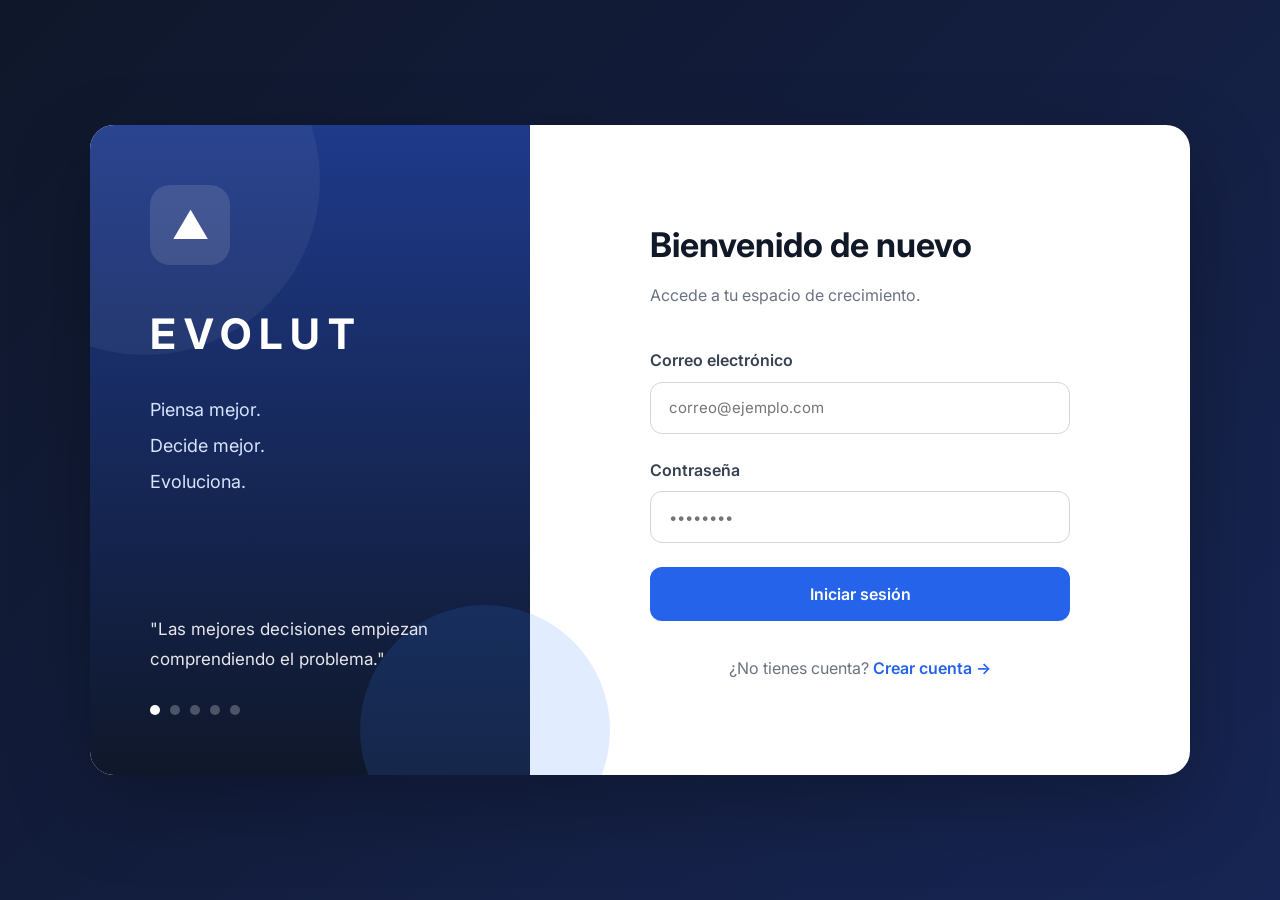
==== frontend/pages/login.html @ 34741751 "Versión 1.0 lista para despliegue" ====
<!DOCTYPE html>
<html lang="es">

<head>

    <meta charset="UTF-8">

    <meta name="viewport" content="width=device-width, initial-scale=1.0">

    <title>Login | Evolut</title>

    <link rel="stylesheet" href="../css/global.css">
    <link rel="stylesheet" href="../css/components.css">
    <link rel="stylesheet" href="../css/login.css">

</head>

<body>

    <main class="login-page">

        <section class="login-card">

            <!-- PANEL IZQUIERDO -->

            <div class="login-left">

                <div class="brand">

                    <div class="logo">

                        ▲

                    </div>

                    <h1>EVOLUT</h1>

                    <p class="tagline">

                        Piensa mejor.<br>
                        Decide mejor.<br>
                        Evoluciona.

                    </p>

                </div>

                <div class="reflection">

                    <p>

                        "Las mejores decisiones empiezan comprendiendo el problema."

                    </p>

                    <div class="dots">

                        <span class="active"></span>
                        <span></span>
                        <span></span>
                        <span></span>
                        <span></span>

                    </div>

                </div>

            </div>

            <!-- PANEL DERECHO -->

            <div class="login-right">

                <div class="form-container">

                    <h2>

                        Bienvenido de nuevo

                    </h2>

                    <p class="subtitle">

                        Accede a tu espacio de crecimiento.

                    </p>

                    <form id="loginForm">

                        <label>

                            Correo electrónico

                        </label>

                        <input
                            id="correo"
                            type="email"
                            placeholder="correo@ejemplo.com"
                            required>

                        <label>

                            Contraseña

                        </label>

                        <input
                            id="contrasena"
                            type="password"
                            placeholder="••••••••"
                            required>

                        <button
                            type="submit">

                            Iniciar sesión

                        </button>

                    </form>

                    <p class="register">

                        ¿No tienes cuenta?

                        <a href="register.html">

                            Crear cuenta →

                        </a>

                    </p>

                </div>

            </div>

        </section>

    </main>

<script src="../js/api.js"></script>
<script src="../js/auth.js"></script>
<script src="../js/login.js"></script>

</body>

</html>
---- frontend/css/global.css ----
@import url("https://fonts.googleapis.com/css2?family=Inter:wght@300;400;500;600;700&display=swap");
@import url("variables.css");

*{
    margin: 0;
    padding: 0;
    box-sizing: border-box;
}

html{
    scroll-behavior: smooth;
}

body{

    min-height: 100vh;

    background: var(--color-background);

    color: var(--color-text);

    font-family: var(--font-family);

    line-height: 1.6;

}

a{

    text-decoration: none;

    color: inherit;

}

ul{

    list-style: none;

}

button{

    border: none;

    outline: none;

    cursor: pointer;

    font-family: inherit;

    transition: var(--transition);

}

input,
textarea{

    border: none;

    outline: none;

    font-family: inherit;

}

img{

    display: block;

    max-width: 100%;

}

.container{

    width: min(1100px, 90%);

    margin: auto;

}
---- frontend/css/components.css ----
@import url("variables.css");

/*==================================
    BOTÓN PRINCIPAL
==================================*/

.btn-primary{

    background: var(--color-primary);

    color: white;

    padding: .9rem 1.4rem;

    border-radius: var(--radius-md);

    font-weight: 600;

    transition: var(--transition);

}

.btn-primary:hover{

    background: var(--color-primary-hover);

}


/*==================================
    BOTÓN SECUNDARIO
==================================*/

.btn-secondary{

    background: white;

    color: var(--color-primary);

    border: 1px solid var(--color-primary);

    padding: .9rem 1.4rem;

    border-radius: var(--radius-md);

    font-weight: 600;

    transition: var(--transition);

}

.btn-secondary:hover{

    background: #eef4ff;

}


/*==================================
    INPUT
==================================*/

.input{

    width:100%;

    padding:1rem;

    border:1px solid var(--color-border);

    border-radius:var(--radius-md);

    background:white;

    font-size:1rem;

    transition:var(--transition);

}

.input:focus{

    border-color:var(--color-primary);

    box-shadow:0 0 0 4px rgba(37,99,235,.12);

}


/*==================================
    CARD
==================================*/

.card{

    background:var(--color-surface);

    border-radius:var(--radius-lg);

    padding:2rem;

    box-shadow:var(--shadow-md);

}


/*==================================
    TÍTULOS
==================================*/

.title{

    font-size:2rem;

    font-weight:700;

    margin-bottom:.5rem;

}

.subtitle{

    color:var(--color-text-light);

    margin-bottom:2rem;

}


/*==================================
    ESPACIADO
==================================*/

.mt-1{

    margin-top:1rem;

}

.mt-2{

    margin-top:2rem;

}

.mt-3{

    margin-top:3rem;

}

.mb-1{

    margin-bottom:1rem;

}

.mb-2{

    margin-bottom:2rem;

}

.text-center{

    text-align:center;

}
---- frontend/css/login.css ----
@import url("variables.css");

body{

    margin:0;

    min-height:100vh;

    background:linear-gradient(135deg,#0F172A 0%,#172554 100%);

    font-family:var(--font-family);

}

.login-page{

    min-height:100vh;

    display:flex;

    justify-content:center;

    align-items:center;

    padding:40px;

}

.login-card{

    width:1100px;

    min-height:650px;

    display:flex;

    background:white;

    border-radius:24px;

    overflow:hidden;

    box-shadow:0 30px 80px rgba(0,0,0,.25);

}

/*======================================
    PANEL IZQUIERDO
======================================*/

.login-left{

    width:40%;

    background:linear-gradient(180deg,#1E3A8A,#0F172A);

    color:white;

    display:flex;

    flex-direction:column;

    justify-content:space-between;

    padding:60px;

    position:relative;

}

.login-left::before{

    content:"";

    position:absolute;

    width:350px;

    height:350px;

    border-radius:50%;

    background:rgba(255,255,255,.05);

    top:-120px;

    left:-120px;

}

.login-left::after{

    content:"";

    position:absolute;

    width:250px;

    height:250px;

    border-radius:50%;

    background:rgba(59,130,246,.15);

    bottom:-80px;

    right:-80px;

}

.brand{

    position:relative;

    z-index:2;

}

.logo{

    width:80px;

    height:80px;

    border-radius:20px;

    background:rgba(255,255,255,.12);

    display:flex;

    justify-content:center;

    align-items:center;

    font-size:38px;

    margin-bottom:35px;

    backdrop-filter:blur(12px);

}

.brand h1{

    font-size:42px;

    letter-spacing:8px;

    margin-bottom:25px;

}

.tagline{

    color:#D6E4FF;

    line-height:2;

    font-size:18px;

}

.reflection{

    position:relative;

    z-index:2;

}

.reflection p{

    color:#E5E7EB;

    line-height:1.8;

    margin-bottom:30px;

    font-size:17px;

}

.dots{

    display:flex;

    gap:10px;

}

.dots span{

    width:10px;

    height:10px;

    border-radius:50%;

    background:rgba(255,255,255,.25);

}

.dots .active{

    background:white;

}

/*======================================
    PANEL DERECHO
======================================*/

.login-right{

    width:60%;

    display:flex;

    justify-content:center;

    align-items:center;

    padding:60px;

}

.form-container{

    width:100%;

    max-width:420px;

}

.form-container h2{

    font-size:34px;

    margin-bottom:10px;

    color:#111827;

}

.subtitle{

    color:#6B7280;

    margin-bottom:40px;

}

form{

    display:flex;

    flex-direction:column;

}

label{

    margin-bottom:8px;

    font-weight:600;

    color:#374151;

}

input{

    height:52px;

    padding:0 18px;

    border:1px solid #D1D5DB;

    border-radius:12px;

    margin-bottom:24px;

    font-size:15px;

    transition:.25s;

}

input:focus{

    border-color:#2563EB;

    box-shadow:0 0 0 4px rgba(37,99,235,.15);

}

button{

    height:54px;

    border:none;

    border-radius:12px;

    background:#2563EB;

    color:white;

    font-size:16px;

    font-weight:600;

    cursor:pointer;

    transition:.25s;

}

button:hover{

    background:#1D4ED8;

    transform:translateY(-2px);

}

.register{

    margin-top:35px;

    text-align:center;

    color:#6B7280;

}

.register a{

    color:#2563EB;

    text-decoration:none;

    font-weight:600;

}
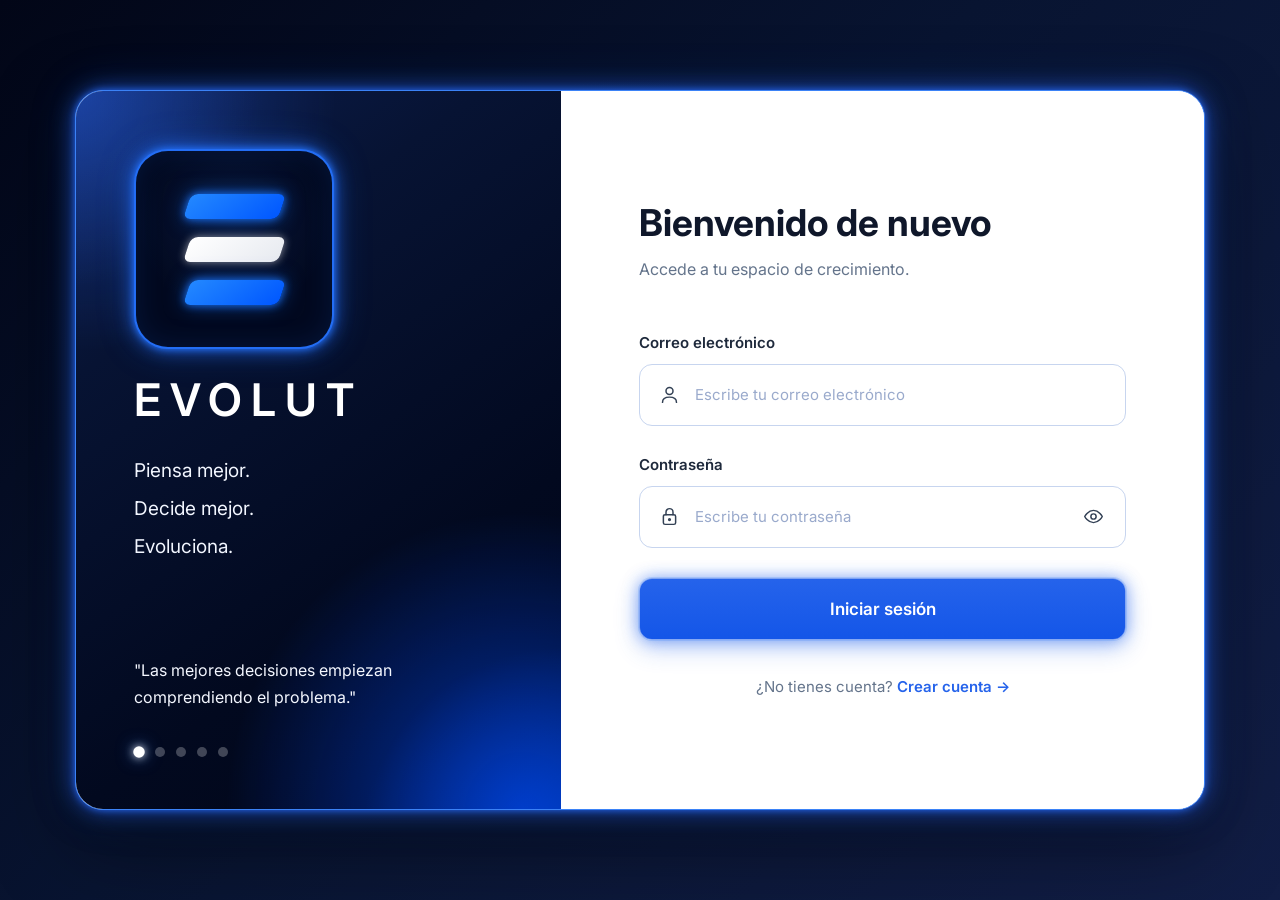
==== commit 1778d635: "Mejora visual del login de Evolut" ====
--- a/frontend/pages/login.html
+++ b/frontend/pages/login.html
@@ -27,39 +27,71 @@
 
                 <div class="brand">
 
-                    <div class="logo">
-
-                        ▲
+                    <div class="evolut-symbol">
+
+                        <div class="symbol-bar symbol-top"></div>
+
+                        <div class="symbol-bar symbol-middle"></div>
+
+                        <div class="symbol-bar symbol-bottom"></div>
 
                     </div>
 
                     <h1>EVOLUT</h1>
 
                     <p class="tagline">
-
                         Piensa mejor.<br>
                         Decide mejor.<br>
                         Evoluciona.
-
                     </p>
 
                 </div>
 
+
+                <!-- FRASES -->
+
                 <div class="reflection">
 
-                    <p>
-
+                    <p id="reflectionText">
                         "Las mejores decisiones empiezan comprendiendo el problema."
-
                     </p>
 
                     <div class="dots">
 
-                        <span class="active"></span>
-                        <span></span>
-                        <span></span>
-                        <span></span>
-                        <span></span>
+                        <button
+                            type="button"
+                            class="dot active"
+                            data-index="0"
+                            aria-label="Frase 1">
+                        </button>
+
+                        <button
+                            type="button"
+                            class="dot"
+                            data-index="1"
+                            aria-label="Frase 2">
+                        </button>
+
+                        <button
+                            type="button"
+                            class="dot"
+                            data-index="2"
+                            aria-label="Frase 3">
+                        </button>
+
+                        <button
+                            type="button"
+                            class="dot"
+                            data-index="3"
+                            aria-label="Frase 4">
+                        </button>
+
+                        <button
+                            type="button"
+                            class="dot"
+                            data-index="4"
+                            aria-label="Frase 5">
+                        </button>
 
                     </div>
 
@@ -67,6 +99,7 @@
 
             </div>
 
+
             <!-- PANEL DERECHO -->
 
             <div class="login-right">
@@ -74,45 +107,129 @@
                 <div class="form-container">
 
                     <h2>
-
                         Bienvenido de nuevo
-
                     </h2>
 
                     <p class="subtitle">
-
                         Accede a tu espacio de crecimiento.
-
-                    </p>
+                    </p>
+
 
                     <form id="loginForm">
 
-                        <label>
-
+                        <!-- CORREO -->
+
+                        <label for="correo">
                             Correo electrónico
-
                         </label>
 
-                        <input
-                            id="correo"
-                            type="email"
-                            placeholder="correo@ejemplo.com"
-                            required>
-
-                        <label>
-
+                        <div class="input-wrapper">
+
+                            <span class="input-icon">
+
+                                <svg
+                                    viewBox="0 0 24 24"
+                                    aria-hidden="true">
+
+                                    <circle
+                                        cx="12"
+                                        cy="8"
+                                        r="4">
+                                    </circle>
+
+                                    <path
+                                        d="M4 21c0-4 3.5-6 8-6s8 2 8 6">
+                                    </path>
+
+                                </svg>
+
+                            </span>
+
+                            <input
+                                id="correo"
+                                type="email"
+                                placeholder="Escribe tu correo electrónico"
+                                autocomplete="email"
+                                required>
+
+                        </div>
+
+
+                        <!-- CONTRASEÑA -->
+
+                        <label for="contrasena">
                             Contraseña
-
                         </label>
 
-                        <input
-                            id="contrasena"
-                            type="password"
-                            placeholder="••••••••"
-                            required>
-
-                        <button
-                            type="submit">
+                        <div class="input-wrapper">
+
+                            <span class="input-icon">
+
+                                <svg
+                                    viewBox="0 0 24 24"
+                                    aria-hidden="true">
+
+                                    <rect
+                                        x="5"
+                                        y="10"
+                                        width="14"
+                                        height="11"
+                                        rx="2">
+                                    </rect>
+
+                                    <path
+                                        d="M8 10V7a4 4 0 0 1 8 0v3">
+                                    </path>
+
+                                    <circle
+                                        cx="12"
+                                        cy="15.5"
+                                        r="1">
+                                    </circle>
+
+                                </svg>
+
+                            </span>
+
+                            <input
+                                id="contrasena"
+                                type="password"
+                                placeholder="Escribe tu contraseña"
+                                autocomplete="current-password"
+                                required>
+
+                            <button
+                                type="button"
+                                id="togglePassword"
+                                class="password-toggle"
+                                aria-label="Mostrar contraseña">
+
+                                <svg
+                                    viewBox="0 0 24 24"
+                                    aria-hidden="true">
+
+                                    <path
+                                        d="M2 12s3.5-7 10-7 10 7 10 7-3.5 7-10 7S2 12 2 12z">
+                                    </path>
+
+                                    <circle
+                                        cx="12"
+                                        cy="12"
+                                        r="3">
+                                    </circle>
+
+                                </svg>
+
+                            </button>
+
+                        </div>
+
+
+                        <!-- BOTÓN -->
+
+                        <button
+                            type="submit"
+                            class="login-button">
 
                             Iniciar sesión
 
@@ -120,14 +237,13 @@
 
                     </form>
 
+
                     <p class="register">
 
                         ¿No tienes cuenta?
 
                         <a href="register.html">
-
                             Crear cuenta →
-
                         </a>
 
                     </p>
@@ -140,9 +256,9 @@
 
     </main>
 
-<script src="../js/api.js"></script>
-<script src="../js/auth.js"></script>
-<script src="../js/login.js"></script>
+
+    <script src="../js/api.js"></script>
+    <script src="../js/login.js"></script>
 
 </body>
 
--- a/frontend/css/login.css
+++ b/frontend/css/login.css
@@ -1,345 +1,930 @@
 @import url("variables.css");
 
-body{
-
-    margin:0;
-
-    min-height:100vh;
-
-    background:linear-gradient(135deg,#0F172A 0%,#172554 100%);
-
-    font-family:var(--font-family);
-
-}
-
-.login-page{
-
-    min-height:100vh;
-
-    display:flex;
-
-    justify-content:center;
-
-    align-items:center;
-
-    padding:40px;
-
-}
-
-.login-card{
-
-    width:1100px;
-
-    min-height:650px;
-
-    display:flex;
-
-    background:white;
-
-    border-radius:24px;
-
-    overflow:hidden;
-
-    box-shadow:0 30px 80px rgba(0,0,0,.25);
-
-}
-
-/*======================================
-    PANEL IZQUIERDO
-======================================*/
-
-.login-left{
-
-    width:40%;
-
-    background:linear-gradient(180deg,#1E3A8A,#0F172A);
-
-    color:white;
-
-    display:flex;
-
-    flex-direction:column;
-
-    justify-content:space-between;
-
-    padding:60px;
-
-    position:relative;
-
-}
-
-.login-left::before{
-
-    content:"";
-
-    position:absolute;
-
-    width:350px;
-
-    height:350px;
-
-    border-radius:50%;
-
-    background:rgba(255,255,255,.05);
-
-    top:-120px;
-
-    left:-120px;
-
-}
-
-.login-left::after{
-
-    content:"";
-
-    position:absolute;
-
-    width:250px;
-
-    height:250px;
-
-    border-radius:50%;
-
-    background:rgba(59,130,246,.15);
-
-    bottom:-80px;
-
-    right:-80px;
-
-}
-
-.brand{
-
-    position:relative;
-
-    z-index:2;
-
-}
-
-.logo{
-
-    width:80px;
-
-    height:80px;
-
-    border-radius:20px;
-
-    background:rgba(255,255,255,.12);
-
-    display:flex;
-
-    justify-content:center;
-
-    align-items:center;
-
-    font-size:38px;
-
-    margin-bottom:35px;
-
-    backdrop-filter:blur(12px);
-
-}
-
-.brand h1{
-
-    font-size:42px;
-
-    letter-spacing:8px;
-
-    margin-bottom:25px;
-
-}
-
-.tagline{
-
-    color:#D6E4FF;
-
-    line-height:2;
-
-    font-size:18px;
-
-}
-
-.reflection{
-
-    position:relative;
-
-    z-index:2;
-
-}
-
-.reflection p{
-
-    color:#E5E7EB;
-
-    line-height:1.8;
-
-    margin-bottom:30px;
-
-    font-size:17px;
-
-}
-
-.dots{
-
-    display:flex;
-
-    gap:10px;
-
-}
-
-.dots span{
-
-    width:10px;
-
-    height:10px;
-
-    border-radius:50%;
-
-    background:rgba(255,255,255,.25);
-
-}
-
-.dots .active{
-
-    background:white;
-
-}
-
-/*======================================
-    PANEL DERECHO
-======================================*/
-
-.login-right{
-
-    width:60%;
-
-    display:flex;
-
-    justify-content:center;
-
-    align-items:center;
-
-    padding:60px;
-
-}
-
-.form-container{
-
-    width:100%;
-
-    max-width:420px;
-
-}
-
-.form-container h2{
-
-    font-size:34px;
-
-    margin-bottom:10px;
-
-    color:#111827;
-
-}
-
-.subtitle{
-
-    color:#6B7280;
-
-    margin-bottom:40px;
-
-}
-
-form{
-
-    display:flex;
-
-    flex-direction:column;
-
-}
-
-label{
-
-    margin-bottom:8px;
-
-    font-weight:600;
-
-    color:#374151;
-
-}
-
-input{
-
-    height:52px;
-
-    padding:0 18px;
-
-    border:1px solid #D1D5DB;
-
-    border-radius:12px;
-
-    margin-bottom:24px;
-
-    font-size:15px;
-
-    transition:.25s;
-
-}
-
-input:focus{
-
-    border-color:#2563EB;
-
-    box-shadow:0 0 0 4px rgba(37,99,235,.15);
-
-}
-
-button{
-
-    height:54px;
-
-    border:none;
-
-    border-radius:12px;
-
-    background:#2563EB;
-
-    color:white;
-
-    font-size:16px;
-
-    font-weight:600;
-
-    cursor:pointer;
-
-    transition:.25s;
-
-}
-
-button:hover{
-
-    background:#1D4ED8;
-
-    transform:translateY(-2px);
-
-}
-
-.register{
-
-    margin-top:35px;
-
-    text-align:center;
-
-    color:#6B7280;
-
-}
-
-.register a{
-
-    color:#2563EB;
-
-    text-decoration:none;
-
-    font-weight:600;
+
+/* =====================================================
+   PÁGINA
+===================================================== */
+
+body {
+
+    margin: 0;
+
+    min-height: 100vh;
+
+    background:
+        radial-gradient(
+            circle at 50% 50%,
+            rgba(20, 65, 150, 0.20),
+            transparent 48%
+        ),
+        linear-gradient(
+            135deg,
+            #020617 0%,
+            #081431 45%,
+            #111D45 100%
+        );
+
+    font-family: var(--font-family);
+
+}
+
+
+/* =====================================================
+   CONTENEDOR
+===================================================== */
+
+.login-page {
+
+    min-height: 100vh;
+
+    display: flex;
+
+    justify-content: center;
+
+    align-items: center;
+
+    padding: 30px;
+
+    box-sizing: border-box;
+
+}
+
+
+/* =====================================================
+   TARJETA
+===================================================== */
+
+.login-card {
+
+    width: min(1130px, calc(100vw - 60px));
+
+    min-height: 720px;
+
+    display: flex;
+
+    overflow: hidden;
+
+    position: relative;
+
+    border-radius: 28px;
+
+    background: white;
+
+    border: 1px solid #3B82F6;
+
+    box-shadow:
+        0 0 7px rgba(37, 99, 235, 0.95),
+        0 0 22px rgba(37, 99, 235, 0.65),
+        0 0 45px rgba(37, 99, 235, 0.25),
+        0 30px 80px rgba(0, 0, 0, 0.50);
+
+}
+
+
+/* =====================================================
+   PANEL IZQUIERDO
+===================================================== */
+
+.login-left {
+
+    width: 43%;
+
+    box-sizing: border-box;
+
+    position: relative;
+
+    overflow: hidden;
+
+    display: flex;
+
+    flex-direction: column;
+
+    justify-content: space-between;
+
+    padding: 58px 58px 52px;
+
+    color: white;
+
+    background:
+        radial-gradient(
+            circle at 92% 100%,
+            rgba(0, 74, 255, 0.62),
+            transparent 35%
+        ),
+        radial-gradient(
+            circle at 0% 0%,
+            rgba(43, 105, 255, 0.34),
+            transparent 30%
+        ),
+        linear-gradient(
+            145deg,
+            #0B1D4D 0%,
+            #071333 27%,
+            #02091F 68%,
+            #010619 100%
+        );
+
+}
+
+
+/* =====================================================
+   BRILLOS
+===================================================== */
+
+.login-left::before {
+
+    content: "";
+
+    position: absolute;
+
+    width: 430px;
+
+    height: 430px;
+
+    left: -235px;
+
+    top: -225px;
+
+    border-radius: 50%;
+
+    background:
+        radial-gradient(
+            circle,
+            rgba(46, 110, 255, 0.25),
+            transparent 68%
+        );
+
+    pointer-events: none;
+
+}
+
+
+.login-left::after {
+
+    content: "";
+
+    position: absolute;
+
+    width: 430px;
+
+    height: 430px;
+
+    right: -220px;
+
+    bottom: -260px;
+
+    border-radius: 50%;
+
+    background:
+        radial-gradient(
+            circle,
+            rgba(0, 80, 255, 0.55),
+            transparent 68%
+        );
+
+    pointer-events: none;
+
+}
+
+
+/* =====================================================
+   MARCA
+===================================================== */
+
+.brand {
+
+    position: relative;
+
+    z-index: 2;
+
+}
+
+
+/* =====================================================
+   SÍMBOLO
+===================================================== */
+
+.evolut-symbol {
+
+    width: 200px;
+
+    height: 200px;
+
+    border-radius: 34px;
+
+    position: relative;
+
+    display: flex;
+
+    flex-direction: column;
+
+    align-items: center;
+
+    justify-content: center;
+
+    gap: 18px;
+
+    margin-bottom: 28px;
+
+    background:
+        radial-gradient(
+            circle at 50% 35%,
+            rgba(24, 63, 135, 0.25),
+            transparent 60%
+        ),
+        #02091F;
+
+    border: 2px solid rgba(37, 115, 255, 0.95);
+
+    box-shadow:
+        0 0 7px rgba(37, 115, 255, 0.95),
+        0 0 18px rgba(37, 115, 255, 0.70),
+        0 0 35px rgba(37, 115, 255, 0.35),
+        inset 0 0 28px rgba(21, 71, 170, 0.20);
+
+}
+
+
+.symbol-bar {
+
+    width: 95px;
+
+    height: 25px;
+
+    border-radius: 7px;
+
+    transform: skewX(-18deg);
+
+}
+
+
+.symbol-top {
+
+    background:
+        linear-gradient(
+            135deg,
+            #2388FF 0%,
+            #0057FF 100%
+        );
+
+    box-shadow:
+        0 0 8px rgba(25, 117, 255, 0.95),
+        0 0 20px rgba(25, 117, 255, 0.50);
+
+}
+
+
+.symbol-middle {
+
+    background:
+        linear-gradient(
+            135deg,
+            #FFFFFF 0%,
+            #E7EAF0 100%
+        );
+
+    box-shadow:
+        0 0 8px rgba(255, 255, 255, 0.55);
+
+}
+
+
+.symbol-bottom {
+
+    background:
+        linear-gradient(
+            135deg,
+            #2388FF 0%,
+            #0057FF 100%
+        );
+
+    box-shadow:
+        0 0 8px rgba(25, 117, 255, 0.95),
+        0 0 20px rgba(25, 117, 255, 0.50);
+
+}
+
+
+/* =====================================================
+   EVOLUT
+===================================================== */
+
+.brand h1 {
+
+    margin: 0 0 30px;
+
+    color: white;
+
+    font-size: 45px;
+
+    line-height: 1;
+
+    font-weight: 600;
+
+    letter-spacing: 9px;
+
+}
+
+
+/* =====================================================
+   TAGLINE
+===================================================== */
+
+.tagline {
+
+    margin: 0;
+
+    color: #F2F6FF;
+
+    font-size: 19px;
+
+    line-height: 2;
+
+}
+
+
+/* =====================================================
+   REFLEXIONES
+===================================================== */
+
+.reflection {
+
+    position: relative;
+
+    z-index: 2;
+
+    max-width: 370px;
+
+}
+
+
+.reflection p {
+
+    min-height: 62px;
+
+    margin: 0 0 28px;
+
+    color: #F4F7FF;
+
+    font-size: 16px;
+
+    line-height: 1.7;
+
+    transition: opacity 0.18s ease;
+
+}
+
+
+/* =====================================================
+   PUNTOS
+===================================================== */
+
+.dots {
+
+    display: flex;
+
+    align-items: center;
+
+    gap: 11px;
+
+}
+
+
+.dot {
+
+    width: 10px;
+
+    height: 10px;
+
+    padding: 0;
+
+    border: none;
+
+    border-radius: 50%;
+
+    background: rgba(255, 255, 255, 0.25);
+
+    cursor: pointer;
+
+    transition:
+        transform 0.25s ease,
+        background 0.25s ease,
+        box-shadow 0.25s ease;
+
+}
+
+
+.dot:hover {
+
+    transform: scale(1.15);
+
+    background: rgba(255, 255, 255, 0.65);
+
+}
+
+
+.dot.active {
+
+    background: white;
+
+    transform: scale(1.15);
+
+    box-shadow:
+        0 0 7px rgba(255, 255, 255, 0.85),
+        0 0 15px rgba(59, 130, 246, 0.75);
+
+}
+
+
+/* =====================================================
+   PANEL DERECHO
+===================================================== */
+
+.login-right {
+
+    width: 57%;
+
+    box-sizing: border-box;
+
+    display: flex;
+
+    align-items: center;
+
+    justify-content: center;
+
+    padding: 65px 78px;
+
+    background: white;
+
+}
+
+
+.form-container {
+
+    width: 100%;
+
+    max-width: 500px;
+
+}
+
+
+.form-container h2 {
+
+    margin: 0 0 12px;
+
+    color: #0F172A;
+
+    font-size: 37px;
+
+    line-height: 1.2;
+
+    font-weight: 700;
+
+}
+
+
+.subtitle {
+
+    margin: 0 0 48px;
+
+    color: #64748B;
+
+    font-size: 16px;
+
+}
+
+
+/* =====================================================
+   FORMULARIO
+===================================================== */
+
+form {
+
+    display: flex;
+
+    flex-direction: column;
+
+}
+
+
+label {
+
+    margin-bottom: 9px;
+
+    color: #1E293B;
+
+    font-size: 15px;
+
+    font-weight: 600;
+
+}
+
+
+/* =====================================================
+   INPUTS
+===================================================== */
+
+.input-wrapper {
+
+    width: 100%;
+
+    position: relative;
+
+    margin-bottom: 27px;
+
+}
+
+
+.input-wrapper input {
+
+    width: 100%;
+
+    height: 62px;
+
+    box-sizing: border-box;
+
+    padding: 0 55px;
+
+    border: 1px solid #C7D5EF;
+
+    border-radius: 13px;
+
+    outline: none;
+
+    background: #FFFFFF;
+
+    color: #111827;
+
+    font-family: inherit;
+
+    font-size: 15px;
+
+    transition:
+        border-color 0.25s ease,
+        box-shadow 0.25s ease,
+        background 0.25s ease;
+
+}
+
+
+.input-wrapper input::placeholder {
+
+    color: #9AAACC;
+
+}
+
+
+.input-wrapper input:focus {
+
+    border-color: #69A5FF;
+
+    background: white;
+
+    box-shadow:
+        0 0 0 3px rgba(59, 130, 246, 0.08),
+        0 0 16px rgba(59, 130, 246, 0.32),
+        0 7px 22px rgba(37, 99, 235, 0.10);
+
+}
+
+
+/* =====================================================
+   ICONOS
+===================================================== */
+
+.input-icon {
+
+    position: absolute;
+
+    left: 19px;
+
+    top: 50%;
+
+    width: 22px;
+
+    height: 22px;
+
+    display: flex;
+
+    align-items: center;
+
+    justify-content: center;
+
+    transform: translateY(-50%);
+
+    color: #334155;
+
+    pointer-events: none;
+
+    z-index: 2;
+
+}
+
+
+.input-icon svg {
+
+    width: 21px;
+
+    height: 21px;
+
+    fill: none;
+
+    stroke: currentColor;
+
+    stroke-width: 1.7;
+
+    stroke-linecap: round;
+
+    stroke-linejoin: round;
+
+}
+
+
+/* =====================================================
+   MOSTRAR CONTRASEÑA
+===================================================== */
+
+.password-toggle {
+
+    position: absolute;
+
+    right: 15px;
+
+    top: 50%;
+
+    width: 34px;
+
+    height: 34px;
+
+    padding: 0;
+
+    display: flex;
+
+    align-items: center;
+
+    justify-content: center;
+
+    transform: translateY(-50%);
+
+    border: none;
+
+    background: transparent;
+
+    color: #334155;
+
+    cursor: pointer;
+
+}
+
+
+.password-toggle:hover {
+
+    background: transparent;
+
+    transform: translateY(-50%);
+
+}
+
+
+.password-toggle svg {
+
+    width: 21px;
+
+    height: 21px;
+
+    fill: none;
+
+    stroke: currentColor;
+
+    stroke-width: 1.7;
+
+    stroke-linecap: round;
+
+    stroke-linejoin: round;
+
+}
+
+
+/* =====================================================
+   BOTÓN
+===================================================== */
+
+.login-button {
+
+    width: 100%;
+
+    height: 62px;
+
+    margin-top: 3px;
+
+    border: 1px solid rgba(255, 255, 255, 0.45);
+
+    border-radius: 13px;
+
+    background:
+        linear-gradient(
+            180deg,
+            #2563EB 0%,
+            #1456E8 100%
+        );
+
+    color: white;
+
+    font-family: inherit;
+
+    font-size: 17px;
+
+    font-weight: 600;
+
+    cursor: pointer;
+
+    transition:
+        transform 0.25s ease,
+        box-shadow 0.25s ease;
+
+    box-shadow:
+        0 0 0 1px rgba(59, 130, 246, 0.20),
+        0 0 15px rgba(37, 99, 235, 0.52),
+        0 8px 25px rgba(37, 99, 235, 0.30);
+
+}
+
+
+.login-button:hover {
+
+    transform: translateY(-2px);
+
+    box-shadow:
+        0 0 0 1px rgba(96, 165, 250, 0.45),
+        0 0 25px rgba(37, 99, 235, 0.70),
+        0 10px 30px rgba(37, 99, 235, 0.35);
+
+}
+
+
+.login-button:active {
+
+    transform: translateY(0);
+
+}
+
+
+/* =====================================================
+   REGISTRO
+===================================================== */
+
+.register {
+
+    margin: 35px 0 0;
+
+    text-align: center;
+
+    color: #64748B;
+
+    font-size: 15px;
+
+}
+
+
+.register a {
+
+    color: #2563EB;
+
+    text-decoration: none;
+
+    font-weight: 600;
+
+}
+
+
+.register a:hover {
+
+    text-decoration: underline;
+
+}
+
+
+/* =====================================================
+   RESPONSIVE
+===================================================== */
+
+@media (max-width: 950px) {
+
+    .login-card {
+
+        width: min(800px, calc(100vw - 40px));
+
+    }
+
+    .login-left {
+
+        padding: 45px;
+
+    }
+
+    .login-right {
+
+        padding: 50px;
+
+    }
+
+    .evolut-symbol {
+
+        width: 165px;
+
+        height: 165px;
+
+    }
+
+    .symbol-bar {
+
+        width: 78px;
+
+        height: 21px;
+
+    }
+
+    .brand h1 {
+
+        font-size: 38px;
+
+    }
+
+}
+
+
+@media (max-width: 760px) {
+
+    .login-page {
+
+        padding: 20px;
+
+    }
+
+    .login-card {
+
+        flex-direction: column;
+
+        width: 100%;
+
+    }
+
+    .login-left,
+    .login-right {
+
+        width: 100%;
+
+    }
+
+    .login-left {
+
+        min-height: 500px;
+
+    }
+
+    .login-right {
+
+        padding: 50px 35px;
+
+    }
+
+}
+
+
+@media (max-width: 480px) {
+
+    .login-page {
+
+        padding: 10px;
+
+    }
+
+    .login-left {
+
+        padding: 35px 25px;
+
+        min-height: 470px;
+
+    }
+
+    .login-right {
+
+        padding: 40px 25px;
+
+    }
+
+    .form-container h2 {
+
+        font-size: 30px;
+
+    }
+
+    .brand h1 {
+
+        font-size: 34px;
+
+        letter-spacing: 7px;
+
+    }
 
 }
